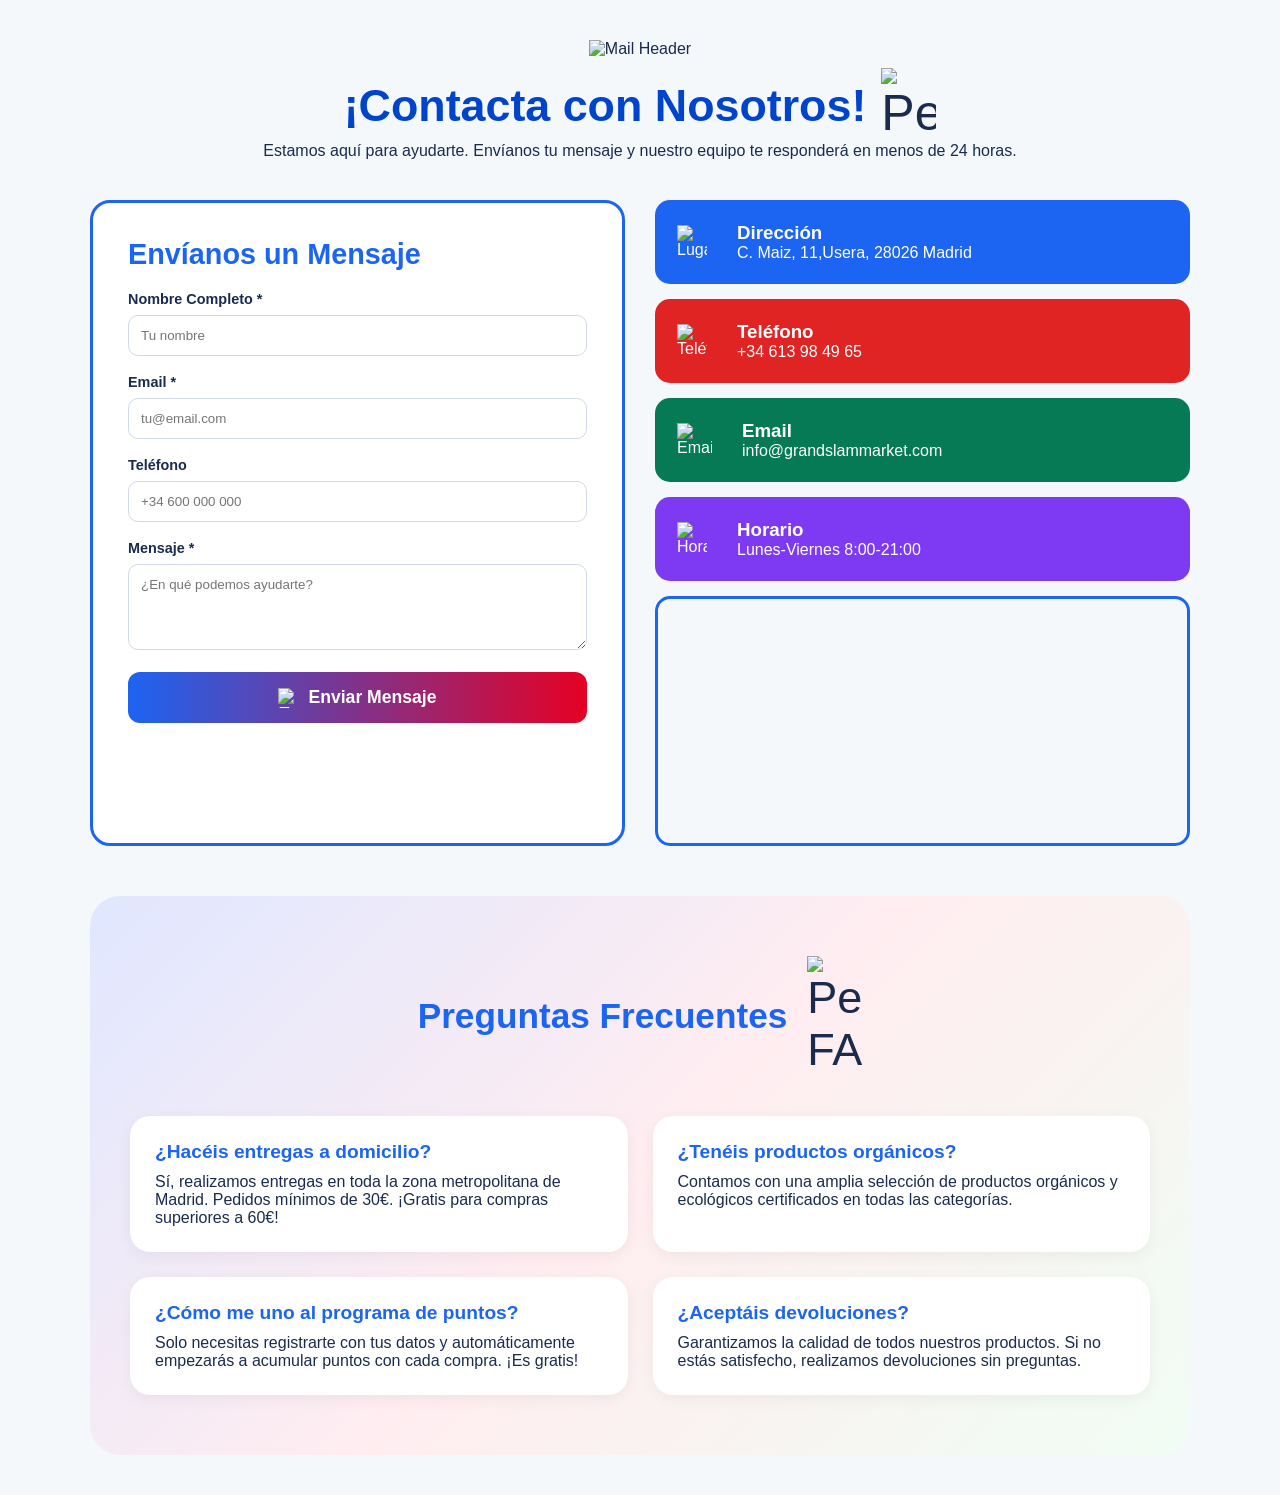
==== Contacto/Contacto.html @ 54b20a89 "Modaficación" ====
<!DOCTYPE html>
<html lang="es">
<head>
    <meta charset="UTF-8">
    <title>Contacto - Grand Slam Market</title>
    <link rel="stylesheet" href="contacto.css">
    <link rel="stylesheet" href="contacto-dynamic.css">
</head>
<body>
      <img id="img-firebase" src="" alt="Imagen de la tienda" style="width:100%; max-width:400px; display:none;">
    <div class="container">
        <header class="header-contacto">
            <div class="top-mail-container">
                <img id="img-mail-header" src="" alt="Mail Header" class="svg-mail-header">
            </div>
            <div class="title-with-ball">
                <h1 id="db-titulo-principal">¡Contacta con Nosotros!</h1>
                <img id="img-pelota" src="" alt="Pelota" class="pelota-header">
            </div>
            <p id="db-descripcion-principal">Estamos aquí para ayudarte. Envíanos tu mensaje y nuestro equipo te responderá en menos de 24 horas.</p>
        </header>

        <div class="contact-grid">
            <section class="form-block">
                <h2 id="db-form-title" class="form-title-blue">Envíanos un Mensaje</h2>
                <form id="contactForm">
                    <label id="lbl-name">Nombre Completo *</label>
                    <input id="input-name" type="text" name="name" placeholder="Tu nombre" required>
                    <label id="lbl-email">Email *</label>
                    <input id="input-email" type="email" name="email" placeholder="tu@email.com" required>
                    <label id="lbl-phone">Teléfono</label>
                    <input id="input-phone" type="tel" name="phone" placeholder="+34 600 000 000">
                    <label id="lbl-message">Mensaje *</label>
                    <textarea id="input-message" name="message" rows="4" placeholder="¿En qué podemos ayudarte?" required></textarea>
                    
                    <div id="formMessage" style="margin: 10px 0; padding: 10px; border-radius: 4px; display: none;"></div>
                    
                    <button id="db-btn-enviar" type="submit" class="btn-enviar">
                        <img id="img-btn-enviar" src="" alt="Enviar" class="svg-btn">
                        <span id="db-btn-text">Enviar Mensaje</span>
                    </button>
                </form>
            </section>

            <aside class="info-sidebar">
                <div class="info-card bg-blue">
                    <img id="img-lugar" src="" alt="Lugar" class="icon-svg icon-style">
                    <div class="info-text">
                        <h3 id="title-direccion">Dirección</h3>
                        <p id="info-direccion">C. Maiz, 11,Usera, 28026 Madrid</p>
                    </div>
                </div>

                <div class="info-card bg-red">
                    <img id="img-tel" src="" alt="Teléfono" class="icon-svg icon-style">
                    <div class="info-text">
                        <h3 id="title-tel">Teléfono</h3>
                        <p id="info-tel">+34 613 98 49 65</p>
                    </div>
                </div>

                <div class="info-card bg-green">
                    <img id="img-email-card" src="" alt="Email" class="icon-svg icon-style">
                    <div class="info-text">
                        <h3 id="title-email">Email</h3>
                        <p id="info-email">info@grandslammarket.com</p>
                    </div>
                </div>

                <div class="info-card bg-purple">
                    <img id="img-horario" src="" alt="Horario" class="icon-svg icon-style">
                    <div class="info-text">
                        <h3 id="title-horario">Horario</h3>
                        <p id="info-horario">Lunes-Viernes 8:00-21:00</p>
                    </div>
                </div>

              <a href="https://www.google.com/maps/search/?api=1&query=Calle+del+Maiz+11+28045+Madrid" target="_blank" class="mapa-visual-container border-blue">
                    <iframe id="db-map" src="https://www.google.com/maps/embed?pb=!1m18!1m12!1m3!1d3038.563724361555!2d-3.69345!3d40.396!2m3!1f0!2f0!3f0!3m2!1i1024!2i768!4f13.1!3m3!1m2!1s0xd4226260a95e09f%3A0x6d9f3b1b1b1b1b1b!2sCalle%20del%20Ma%C3%ADz%2C%2011%2C%2028045%20Madrid!5e0!3m2!1ses!2ses!4v1700000000000!5m2!1ses!2ses" allowfullscreen="" loading="lazy"></iframe>
                    <div class="capa-clic"></div>
                </a>
            </aside>
        </div>

        <section class="faq-container-general">
            <div class="faq-header-inline">
                <h2 id="db-faq-title" class="faq-main-title">Preguntas Frecuentes</h2>
                <img id="img-pelota-faq" src="" alt="Pelota FAQ" class="pelota-faq">
            </div>
            <div class="faq-grid">
                <div class="faq-item-white">
                    <h4 id="faq-q1" class="q-title">¿Hacéis entregas a domicilio?</h4>
                    <p id="faq-a1">Sí, realizamos entregas en toda la zona metropolitana de Madrid. Pedidos mínimos de 30€. ¡Gratis para compras superiores a 60€!</p>
                </div>
                <div class="faq-item-white">
                    <h4 id="faq-q2" class="q-title">¿Tenéis productos orgánicos?</h4>
                    <p id="faq-a2">Contamos con una amplia selección de productos orgánicos y ecológicos certificados en todas las categorías.</p>
                </div>
                <div class="faq-item-white">
                    <h4 id="faq-q3" class="q-title">¿Cómo me uno al programa de puntos?</h4>
                    <p id="faq-a3">Solo necesitas registrarte con tus datos y automáticamente empezarás a acumular puntos con cada compra. ¡Es gratis!</p>
                </div>
                <div class="faq-item-white">
                    <h4 id="faq-q4" class="q-title">¿Aceptáis devoluciones?</h4>
                    <p id="faq-a4">Garantizamos la calidad de todos nuestros productos. Si no estás satisfecho, realizamos devoluciones sin preguntas.</p>
                </div>
            </div>
        </section>
    </div>

<script type="module">
    // Firebase v9 Modular SDK - Dynamic Content Loading
    import { initializeApp } from "https://www.gstatic.com/firebasejs/9.6.1/firebase-app.js";
    import { getFirestore, doc, getDoc, collection, addDoc, onSnapshot } from "https://www.gstatic.com/firebasejs/9.6.1/firebase-firestore.js";
    import { firebaseConfig } from "../firebase-config.js";

    console.log("Intentando conectar a Firebase...");

    // Initialize Firebase
    const app = initializeApp(firebaseConfig);
    const db = getFirestore(app);

    // Función para mostrar errores en pantalla
    function mostrarErrorEnPantalla(mensaje) {
        const errorDiv = document.createElement('div');
        errorDiv.style.cssText = `
            position: fixed;
            top: 20px;
            right: 20px;
            background: #f8d7da;
            color: #721c24;
            border: 1px solid #f5c6cb;
            padding: 15px;
            border-radius: 5px;
            z-index: 9999;
            max-width: 400px;
            font-family: Arial, sans-serif;
            font-size: 14px;
        `;
        errorDiv.innerHTML = `<strong>ERROR FIREBASE:</strong><br>${mensaje}`;
        document.body.appendChild(errorDiv);
        
        // Auto-eliminar después de 10 segundos
        setTimeout(() => {
            if (errorDiv.parentNode) {
                errorDiv.parentNode.removeChild(errorDiv);
            }
        }, 10000);
    }

    function cargarDatosDesdeFirebase() {
        console.log('Configurando listeners dobles...');
        
        // === LISTENER 1: TEXTOS desde Contact/contact_texts ===
        const textosRef = doc(db, "Contact", "contact_texts");
        onSnapshot(textosRef, (textosSnap) => {
            if (textosSnap.exists()) {
                const data = textosSnap.data();
                console.log('Documento Contact/contact_texts encontrado (textos)');
                console.log("Campos de textos recibidos:", data);
                console.log('=== TODOS LOS CAMPOS DISPONIBLES EN TEXTOS ===');
                console.log('Nombres de campos:', Object.keys(data));
                console.log('¿Existen campos title_*?', {
                    title_direccion: !!data.title_direccion,
                    title_tel: !!data.title_tel,
                    title_email: !!data.title_email,
                    title_horario: !!data.title_horario
                });
                
                // === ACTUALIZAR TEXTOS ===
                
                // Título principal
                if (data.titulo_principal && document.getElementById('db-titulo-principal')) {
                    document.getElementById('db-titulo-principal').textContent = data.titulo_principal;
                    console.log('Título principal actualizado');
                } else {
                    console.log("Falla el campo: titulo_principal");
                }
                
                // Descripción principal
                if (data.desc_principal && document.getElementById('db-descripcion-principal')) {
                    document.getElementById('db-descripcion-principal').textContent = data.desc_principal;
                    console.log('Descripción principal actualizada');
                } else {
                    console.log("Falla el campo: desc_principal");
                }
                
                // Título del formulario
                if (data.from_title && document.getElementById('db-form-title')) {
                    document.getElementById('db-form-title').textContent = data.from_title;
                    console.log('Título del formulario actualizado');
                } else {
                    console.log("Falla el campo: from_title");
                }
                
                // Título de FAQs
                if (data.faq_title && document.getElementById('db-faq-title')) {
                    document.getElementById('db-faq-title').textContent = data.faq_title;
                    console.log('Título de FAQs actualizado');
                } else {
                    console.log("Falla el campo: faq_title");
                }
                
                // Labels del formulario
                if (data.lbl_name && document.getElementById('lbl-name')) {
                    document.getElementById('lbl-name').textContent = data.lbl_name;
                } else {
                    console.log("Falla el campo: lbl_name");
                }
                
                if (data.lbl_email && document.getElementById('lbl-email')) {
                    document.getElementById('lbl-email').textContent = data.lbl_email;
                } else {
                    console.log("Falla el campo: lbl_email");
                }
                
                if (data.lbl_phone && document.getElementById('lbl-phone')) {
                    document.getElementById('lbl-phone').textContent = data.lbl_phone;
                } else {
                    console.log("Falla el campo: lbl_phone");
                }
                
                if (data.lbl_message && document.getElementById('lbl-message')) {
                    document.getElementById('lbl-message').textContent = data.lbl_message;
                } else {
                    console.log("Falla el campo: lbl_message");
                }
                
                // Texto del botón
                if (data.btn_enviar && document.getElementById('db-btn-text')) {
                    document.getElementById('db-btn-text').textContent = data.btn_enviar;
                } else {
                    console.log("Falla el campo: btn_enviar");
                }
                
                // Placeholders
                if (data.placeholder_name && document.getElementById('input-name')) {
                    document.getElementById('input-name').placeholder = data.placeholder_name;
                } else {
                    console.log("Falla el campo: placeholder_name");
                }
                
                if (data.placeholder_email && document.getElementById('input-email')) {
                    document.getElementById('input-email').placeholder = data.placeholder_email;
                } else {
                    console.log("Falla el campo: placeholder_email");
                }
                
                if (data.placeholder_phone && document.getElementById('input-phone')) {
                    document.getElementById('input-phone').placeholder = data.placeholder_phone;
                } else {
                    console.log("Falla el campo: placeholder_phone");
                }
                
                if (data.placeholder_message && document.getElementById('input-message')) {
                    document.getElementById('input-message').placeholder = data.placeholder_message;
                } else {
                    console.log("Falla el campo: placeholder_message");
                }
                
                // Títulos de tarjetas - usar textos fijos ya que no existen en Firestore
                // Los títulos se mantienen del HTML original
                
                // Datos de contacto
                if (data.direccion && document.getElementById('info-direccion')) {
                    document.getElementById('info-direccion').textContent = data.direccion;
                } else {
                    console.log("Falla el campo: direccion");
                }
                
                if (data.email_contacto && document.getElementById('info-email')) {
                    document.getElementById('info-email').textContent = data.email_contacto;
                } else {
                    console.log("Falla el campo: email_contacto");
                }
                
                if (data.tel_contacto && document.getElementById('info-tel')) {
                    document.getElementById('info-tel').textContent = data.tel_contacto;
                } else {
                    console.log("Falla el campo: tel_contacto");
                }
                
                if (data.horario_tienda && document.getElementById('info-horario')) {
                    document.getElementById('info-horario').textContent = data.horario_tienda;
                } else {
                    console.log("Falla el campo: horario_tienda");
                }
                
                if (data.ubicacion_mapa && document.getElementById('db-map')) {
                    document.getElementById('db-map').src = data.ubicacion_mapa;
                } else {
                    console.log("Falla el campo: ubicacion_mapa");
                }
                
                console.log('Textos procesados desde Contact/contact_texts');
                
            } else {
                const errorMsg = 'No se encontró el documento "contact_texts" en la colección "Contact"';
                console.error('ERROR:', errorMsg);
                mostrarErrorEnPantalla(errorMsg);
            }
        }, (error) => {
            console.error('Error en listener de Contact/contact_texts:', error);
            if (error.code === 'permission-denied') {
                mostrarErrorEnPantalla('Permission denied: No tienes permisos para leer la colección Contact');
            } else if (error.code === 'not-found') {
                mostrarErrorEnPantalla('Collection not found: La colección Contact no existe');
            }
        });

        // === LISTENER 2: ICONOS Y FONDOS desde Contact/Imágenes ===
        console.log('Intentando acceder a Contact/Imágenes...');
        
        // Función para intentar con ambos nombres (con y sin tilde)
        function cargarImagenes(nombreDocumento) {
            const imagenesRef = doc(db, "Contact", nombreDocumento);
            onSnapshot(imagenesRef, (imagenesSnap) => {
                if (imagenesSnap.exists()) {
                    const data = imagenesSnap.data();
                    console.log(`Documento Contact/${nombreDocumento} encontrado (iconos y fondos)`);
                    
                    // Método para buscar campos ignorando espacios
                    const getField = (name) => {
                        return data[name] || 
                               data[name.trim()] || 
                               data[Object.keys(data).find(k => k.includes(name))] ||
                               data[Object.keys(data).find(k => k.toLowerCase().includes(name.toLowerCase()))];
                    };

                    console.log("Campos de imágenes recibidos:", data);
                    console.log('=== TODOS LOS CAMPOS DISPONIBLES EN IMÁGENES ===');
                    console.log('Nombres de campos:', Object.keys(data));
                    console.log('CAMPOS REALES:', Object.keys(data));
                    console.log('Valores de campos problemáticos:', {
                        'url_icono_tel': data.url_icono_tel,
                        'url_icono_horario': data.url_icono_horario,
                        'url_icono_enviar': data.url_icono_enviar,
                        'url_btn_enviar': data.url_btn_enviar
                    });
                    
                    console.log('Campos de iconos específicos:', {
                        url_icono_lugar: !!data.url_icono_lugar,
                        url_icono_tel: !!data.url_icono_tel,
                        url_icono_email: !!data.url_icono_email,
                        url_icono_horario: !!data.url_icono_horario,
                        url_icono_enviar: !!data.url_icono_enviar,
                        url_icono_pelota: !!data.url_icono_pelota
                    });
                    
                    // Buscar posibles nombres alternativos para los campos que faltan
                    console.log('Posibles nombres alternativos para teléfono:', 
                        Object.keys(data).filter(key => key.toLowerCase().includes('tel')));
                    console.log('Posibles nombres alternativos para horario:', 
                        Object.keys(data).filter(key => key.toLowerCase().includes('horario')));
                    console.log('Posibles nombres alternativos para enviar:', 
                        Object.keys(data).filter(key => key.toLowerCase().includes('enviar')));
                
                // === ACTUALIZAR FONDOS ===
                
                // Fondo azul
                if (data.url_fondo_azul && document.querySelector('.bg-blue')) {
                    document.querySelector('.bg-blue').style.backgroundImage = `url(${data.url_fondo_azul})`;
                    document.querySelector('.bg-blue').style.backgroundSize = 'cover';
                    document.querySelector('.bg-blue').style.backgroundPosition = 'center';
                    document.querySelector('.bg-blue').style.backgroundRepeat = 'no-repeat';
                    console.log('Fondo azul aplicado');
                } else {
                    console.log("Falla el campo: url_fondo_azul");
                }
                
                // Fondo rojo
                if (data.url_fondo_rojo && document.querySelector('.bg-red')) {
                    document.querySelector('.bg-red').style.backgroundImage = `url(${data.url_fondo_rojo})`;
                    document.querySelector('.bg-red').style.backgroundSize = 'cover';
                    document.querySelector('.bg-red').style.backgroundPosition = 'center';
                    document.querySelector('.bg-red').style.backgroundRepeat = 'no-repeat';
                    console.log('Fondo rojo aplicado');
                } else {
                    console.log("Falla el campo: url_fondo_rojo");
                }
                
                // Fondo verde
                if (data.url_fondo_verde && document.querySelector('.bg-green')) {
                    document.querySelector('.bg-green').style.backgroundImage = `url(${data.url_fondo_verde})`;
                    document.querySelector('.bg-green').style.backgroundSize = 'cover';
                    document.querySelector('.bg-green').style.backgroundPosition = 'center';
                    document.querySelector('.bg-green').style.backgroundRepeat = 'no-repeat';
                    console.log('Fondo verde aplicado');
                } else {
                    console.log("Falla el campo: url_fondo_verde");
                }
                
                // Fondo morado
                if (data.url_fondo_morado && document.querySelector('.bg-purple')) {
                    document.querySelector('.bg-purple').style.backgroundImage = `url(${data.url_fondo_morado})`;
                    document.querySelector('.bg-purple').style.backgroundSize = 'cover';
                    document.querySelector('.bg-purple').style.backgroundPosition = 'center';
                    document.querySelector('.bg-purple').style.backgroundRepeat = 'no-repeat';
                    console.log('Fondo morado aplicado');
                } else {
                    console.log("Falla el campo: url_fondo_morado");
                }
                
                // Fondo FAQs
                if (data.url_fondo_faqs && document.querySelector('.faq-container-general')) {
                    document.querySelector('.faq-container-general').style.backgroundImage = `url(${data.url_fondo_faqs})`;
                    document.querySelector('.faq-container-general').style.backgroundSize = 'cover';
                    document.querySelector('.faq-container-general').style.backgroundPosition = 'center';
                    document.querySelector('.faq-container-general').style.backgroundRepeat = 'no-repeat';
                    document.querySelector('.faq-container-general').style.padding = '30px';
                    console.log('Fondo FAQs aplicado');
                } else {
                    console.log("Falla el campo: url_fondo_faqs");
                }
                
                // Fondo blanco para FAQs
                if (data.url_fondo_blanco) {
                    const faqItems = document.querySelectorAll('.faq-item-white');
                    faqItems.forEach(item => {
                        item.style.backgroundImage = `url(${data.url_fondo_blanco})`;
                        item.style.backgroundSize = 'cover';
                        item.style.backgroundPosition = 'center';
                        item.style.backgroundRepeat = 'no-repeat';
                        item.style.padding = '30px';
                        item.style.margin = '0';
                    });
                    console.log('Fondo blanco aplicado a FAQs');
                } else {
                    console.log("Falla el campo: url_fondo_blanco");
                }
                
                // === ACTUALIZAR ICONOS ===
                
                // Icono lugar
                if (data.url_icono_lugar && document.getElementById('img-lugar')) {
                    document.getElementById('img-lugar').src = data.url_icono_lugar;
                    console.log('Icono lugar actualizado');
                } else {
                    console.log("Falla el campo: url_icono_lugar");
                }
                
                // Icono teléfono usando getField
                if (getField('url_icono_tel') && document.getElementById('img-tel')) {
                    document.getElementById('img-tel').src = getField('url_icono_tel');
                    console.log('Icono teléfono actualizado');
                } else {
                    console.log("Falla el campo: url_icono_tel");
                }
                
                // Icono email de la tarjeta de contacto (blanco)
                if (getField('url_icono_email_blanco') && document.getElementById('img-email-card')) {
                    document.getElementById('img-email-card').src = getField('url_icono_email_blanco');
                    console.log('Icono email tarjeta actualizado');
                } else {
                    console.log("Falla el campo: url_icono_email_blanco");
                }
                
                // Icono email de la cabecera
                if (getField('url_icono_email') && document.getElementById('img-email-header')) {
                    document.getElementById('img-email-header').src = getField('url_icono_email');
                    console.log('Icono email header actualizado');
                } else {
                    console.log("Falla el campo: url_icono_email");
                }
                
                // Icono horario usando getField
                if (getField('url_icono_horario') && document.getElementById('img-horario')) {
                    document.getElementById('img-horario').src = getField('url_icono_horario');
                    console.log('Icono horario actualizado');
                } else {
                    console.log("Falla el campo: url_icono_horario");
                }
                
                // Icono pelota principal
                if (data.url_icono_pelota && document.getElementById('img-pelota')) {
                    document.getElementById('img-pelota').src = data.url_icono_pelota;
                    console.log('Pelota principal actualizada');
                } else {
                    console.log("Falla el campo: url_icono_pelota (principal)");
                }
                
                // Icono pelota FAQ (mismo campo)
                if (data.url_icono_pelota && document.getElementById('img-pelota-faq')) {
                    document.getElementById('img-pelota-faq').src = data.url_icono_pelota;
                    console.log('Pelota FAQ actualizada');
                } else {
                    console.log("Falla el campo: url_icono_pelota (FAQ)");
                }
                
                // Icono mail header (usando url_icono_email)
                if (data.url_icono_email && document.getElementById('img-mail-header')) {
                    document.getElementById('img-mail-header').src = data.url_icono_email;
                    console.log('Icono mail header actualizado');
                } else {
                    console.log("Falla el campo: url_icono_email (mail header)");
                }
                
                // Icono del botón enviar usando getField
                if (getField('url_icono_enviar') && document.getElementById('img-btn-enviar')) {
                    document.getElementById('img-btn-enviar').src = getField('url_icono_enviar');
                    document.getElementById('img-btn-enviar').style.width = '20px';
                    document.getElementById('img-btn-enviar').style.height = '20px';
                    console.log('Icono botón enviar actualizado');
                } else {
                    console.log("Falla el campo: url_icono_enviar");
                }
                
                // Fondo del botón enviar usando getField
                if (getField('url_btn_enviar') && document.getElementById('db-btn-enviar')) {
                    document.getElementById('db-btn-enviar').style.backgroundImage = `url(${getField('url_btn_enviar')})`;
                    document.getElementById('db-btn-enviar').style.backgroundSize = 'cover';
                    document.getElementById('db-btn-enviar').style.backgroundPosition = 'center';
                    document.getElementById('db-btn-enviar').style.backgroundRepeat = 'no-repeat';
                    document.getElementById('db-btn-enviar').style.color = 'white';
                    console.log('Fondo botón enviar aplicado');
                } else {
                    console.log("Falla el campo: url_btn_enviar");
                }
                
                console.log(`Iconos y fondos procesados desde Contact/${nombreDocumento}`);
                
                } else {
                    const errorMsg = `No se encontró el documento "${nombreDocumento}" en la colección "Contact"`;
                    console.error('ERROR:', errorMsg);
                    mostrarErrorEnPantalla(errorMsg);
                }
            }, (error) => {
                console.error(`Error en listener de Contact/${nombreDocumento}:`, error);
                if (error.code === 'permission-denied') {
                    mostrarErrorEnPantalla('Permission denied: No tienes permisos para leer la colección Contact');
                } else if (error.code === 'not-found') {
                    mostrarErrorEnPantalla('Collection not found: La colección Contact no existe');
                }
            });
        }

        // Intentar primero con "Imágenes" (con tilde)
        cargarImagenes("Imágenes");
        
        // Si no funciona, el usuario puede ver el error y saber que debe probar "Imagenes"
        console.log('Si falla "Imágenes", el documento podría llamarse "Imagenes" (sin tilde)');
    }

    // Form submission handler with Firebase v9
    document.getElementById('contactForm').addEventListener('submit', async function(e) {
        e.preventDefault();
        
        const formMessage = document.getElementById('formMessage');
        const submitButton = document.querySelector('.btn-enviar');
        
        // Get form values
        const formData = {
            name: document.getElementById('input-name').value,
            email: document.getElementById('input-email').value,
            phone: document.getElementById('input-phone').value,
            message: document.getElementById('input-message').value
        };
        
        // Disable submit button and show loading
        submitButton.disabled = true;
        submitButton.innerHTML = '<svg class="svg-btn" viewBox="0 0 24 24"><path d="M12,2A10,10 0 0,0 2,12A10,10 0 0,0 12,22A10,10 0 0,0 22,12A10,10 0 0,0 12,2M16.2,16.2L11,13V7H12.5V12.2L17,14.9L16.2,16.2Z"/></svg> Enviando...';
        
        try {
            // Save to Firestore with v9 syntax
            const docRef = await addDoc(collection(db, 'contacts'), {
                ...formData,
                status: 'pending',
                createdAt: new Date(),
                source: 'web-form'
            });
            
            // Show success message
            formMessage.style.display = 'block';
            formMessage.style.backgroundColor = '#d4edda';
            formMessage.style.color = '#155724';
            formMessage.style.border = '1px solid #c3e6cb';
            formMessage.innerHTML = '¡Mensaje enviado correctamente! Nos pondremos en contacto contigo pronto.';
            
            // Reset form
            document.getElementById('contactForm').reset();
            
            console.log('Contact form saved with ID:', docRef.id);
            
        } catch (error) {
            console.error('Error saving contact form:', error);
            
            // Show error message
            formMessage.style.display = 'block';
            formMessage.style.backgroundColor = '#f8d7da';
            formMessage.style.color = '#721c24';
            formMessage.style.border = '1px solid #f5c6cb';
            formMessage.innerHTML = 'Error al enviar el mensaje. Por favor, inténtalo de nuevo más tarde.';
        } finally {
            // Re-enable submit button
            submitButton.disabled = false;
            submitButton.innerHTML = '<svg class="svg-btn" viewBox="0 0 24 24"><path d="M2.01 21L23 12 2.01 3 2 10l15 2-15 2z"/></svg> Enviar Mensaje';
            
            // Hide message after 5 seconds
            setTimeout(() => {
                formMessage.style.display = 'none';
            }, 5000);
        }
    });

    // Esperar a que el DOM esté completamente cargado antes de cargar los datos
    document.addEventListener('DOMContentLoaded', function() {
        // Pequeña espera para asegurar que Firebase esté inicializado
        setTimeout(() => {
            cargarDatosDesdeFirebase();
        }, 500);
    });

    // También intentar cargar los datos inmediatamente por si el DOM ya está listo
    if (document.readyState === 'loading') {
        document.addEventListener('DOMContentLoaded', cargarDatosDesdeFirebase);
    } else {
        setTimeout(cargarDatosDesdeFirebase, 100);
    }
</script>
</body>
</html>
---- Contacto/contacto.css ----
* { margin: 0; padding: 0; box-sizing: border-box; font-family: 'Segoe UI', sans-serif; }
body { background-color: #f4f8fb; padding: 40px 20px; color: #1a2b4d; }
.container { max-width: 1100px; margin: 0 auto; }

/* Header */
.header-contacto { text-align: center; margin-bottom: 40px; }
.svg-mail-header { width: 65px; fill: #1c64f2; margin-bottom: 10px; }
.title-with-ball { display: flex; align-items: center; justify-content: center; gap: 15px; }
.pelota-header { font-size: 50px; }
.header-contacto h1 { color: #0044cc; font-size: 2.8rem; }

/* Grid Principal */
.contact-grid { display: grid; grid-template-columns: 1fr 1fr; gap: 30px; margin-bottom: 50px; }

/* Formulario */
.form-block { background: white; padding: 35px; border-radius: 20px; border: 3px solid #1c64f2; }
.form-title-blue { color: #1c64f2; margin-bottom: 20px; font-size: 1.8rem; }
form label { display: block; font-weight: bold; margin-bottom: 8px; font-size: 0.9rem; }
form input, form textarea { 
    width: 100%; padding: 12px; margin-bottom: 18px; border: 1px solid #d1d9e6; border-radius: 10px; 
}

/* --- AQUÍ SE CAMBIA EL TAMAÑO DEL BOTÓN --- */
.btn-enviar { 
    width: 100%;             /* ESTO HACE QUE SEA UNA LÍNEA LARGA (ANCHO COMPLETO) */
    padding: 15px;           /* Altura normal y cómoda */
    background: linear-gradient(to right, #1c64f2, #e60023); 
    color: white; 
    border: none; 
    border-radius: 12px; 
    font-weight: bold; 
    cursor: pointer;
    display: flex; 
    align-items: center; 
    justify-content: center; 
    gap: 10px;
    font-size: 1.1rem;
    transition: 0.3s;
}
.btn-enviar:hover { opacity: 0.9; transform: scale(1.01); }
.svg-btn { width: 20px; fill: white; }

/* Sidebar */
.info-sidebar { display: flex; flex-direction: column; gap: 15px; }
.info-card { padding: 22px; border-radius: 15px; display: flex; align-items: center; gap: 20px; color: white; }
.icon-svg { width: 35px; height: 35px; fill: white; }

/* Iconos de contacto - tamaño uniforme y alineación */
#img-lugar, #img-tel, #img-email, #img-horario {
    width: 30px;
    height: auto;
    vertical-align: middle;
    margin-right: 10px;
}

/* Pelotas - tamaño máximo controlado */
#img-pelota, #img-pelota-faq {
    max-width: 55px;
    height: auto;
    vertical-align: middle;
}

/* Icono del botón enviar */
#img-btn-enviar {
    width: 20px;
    height: 20px;
    vertical-align: middle;
}

/* Icono del header */
#img-mail-header {
    width: 65px;
    height: auto;
    vertical-align: middle;
}

/* Clase general para iconos */
.icon-style {
    vertical-align: middle;
    margin-right: 10px;
    height: auto;
}
.bg-blue { background-color: #1c64f2; }
.bg-red { background-color: #e02424; }
.bg-green { background-color: #057a55; }
.bg-purple { background-color: #7e3af2; }

/* Mapa */
.mapa-visual-container { height: 250px; border-radius: 15px; overflow: hidden; border: 3px solid #1c64f2; }
.mapa-visual-container iframe { width: 100%; height: 100%; border: none; }

/* FAQ - Fondo General y Título Azul */
.faq-container-general { 
    background: linear-gradient(135deg, #e0e7ff 0%, #ffedf0 50%, #f0fdf4 100%); 
    padding: 60px 40px; 
    border-radius: 30px; 
}
.faq-header-inline { display: flex; align-items: center; justify-content: center; gap: 20px; margin-bottom: 40px; }
.faq-main-title { font-size: 2.2rem; color: #1c64f2; } /* TÍTULO EN AZUL */
.pelota-faq { font-size: 45px; }

.faq-grid { display: grid; grid-template-columns: 1fr 1fr; gap: 25px; }
.faq-item-white { 
    background: white; 
    padding: 25px; 
    border-radius: 20px; 
    box-shadow: 0 4px 15px rgba(0,0,0,0.05); 
}
.q-title { color: #1c64f2; margin-bottom: 10px; font-size: 1.2rem; }

@media (max-width: 900px) { .contact-grid, .faq-grid { grid-template-columns: 1fr; } }
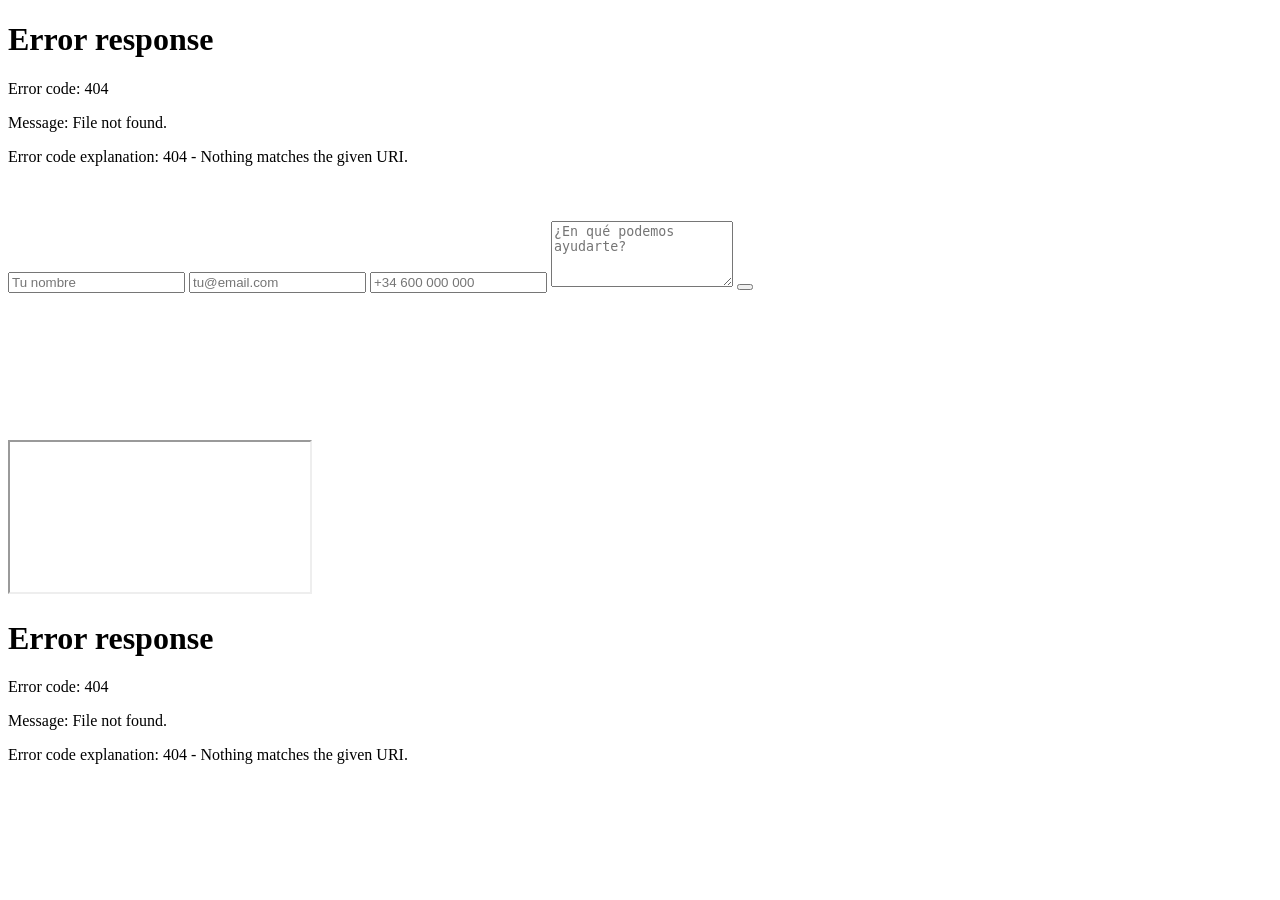
==== commit dd8d2b1c: "Header añadido a firebase y modularizado en todas las partes del proyecto" ====
--- a/Contacto/Contacto.html
+++ b/Contacto/Contacto.html
@@ -3,75 +3,102 @@
 <head>
     <meta charset="UTF-8">
     <title>Contacto - Grand Slam Market</title>
-    <link rel="stylesheet" href="contacto.css">
-    <link rel="stylesheet" href="contacto-dynamic.css">
+    <link rel="stylesheet" href="/webTienda1daw/Contacto/EstilosContacto/contacto.css">
+   
 </head>
 <body>
-      <img id="img-firebase" src="" alt="Imagen de la tienda" style="width:100%; max-width:400px; display:none;">
+    <div id="header"></div>
+    <div>
+      <img id="img_firebase" src="" alt="Imagen de la tienda" style="width:100%; max-width:400px; display:none;">
+    </div>
     <div class="container">
-        <header class="header-contacto">
+        <div class="header-contacto">
             <div class="top-mail-container">
-                <img id="img-mail-header" src="" alt="Mail Header" class="svg-mail-header">
+                <img id="url_icono_email" src="" alt="" class="svg-mail-header">
             </div>
             <div class="title-with-ball">
-                <h1 id="db-titulo-principal">¡Contacta con Nosotros!</h1>
-                <img id="img-pelota" src="" alt="Pelota" class="pelota-header">
+                <h1 id="titulo_principal"></h1>
             </div>
-            <p id="db-descripcion-principal">Estamos aquí para ayudarte. Envíanos tu mensaje y nuestro equipo te responderá en menos de 24 horas.</p>
-        </header>
+            <p id="desc_principal"></p>
+        </div>
+    </div>
 
         <div class="contact-grid">
             <section class="form-block">
-                <h2 id="db-form-title" class="form-title-blue">Envíanos un Mensaje</h2>
+                <h2 id="form_title" class="form-title-blue"></h2>
                 <form id="contactForm">
-                    <label id="lbl-name">Nombre Completo *</label>
-                    <input id="input-name" type="text" name="name" placeholder="Tu nombre" required>
-                    <label id="lbl-email">Email *</label>
-                    <input id="input-email" type="email" name="email" placeholder="tu@email.com" required>
-                    <label id="lbl-phone">Teléfono</label>
-                    <input id="input-phone" type="tel" name="phone" placeholder="+34 600 000 000">
-                    <label id="lbl-message">Mensaje *</label>
-                    <textarea id="input-message" name="message" rows="4" placeholder="¿En qué podemos ayudarte?" required></textarea>
+                    <label id="lbl_name"></label>
+                    <input id="input_name" type="text" name="name" placeholder="Tu nombre" required>
+                    <label id="lbl_email"></label>
+                    <input id="input_email" type="email" name="email" placeholder="tu@email.com" required>
+                    <label id="lbl_phone"></label>
+                    <input id="input_phone" type="tel" name="phone" placeholder="+34 600 000 000">
+                    <label id="lbl_message"></label>
+                    <textarea id="input_message" name="message" rows="4" placeholder="¿En qué podemos ayudarte?" required></textarea>
                     
                     <div id="formMessage" style="margin: 10px 0; padding: 10px; border-radius: 4px; display: none;"></div>
                     
-                    <button id="db-btn-enviar" type="submit" class="btn-enviar">
-                        <img id="img-btn-enviar" src="" alt="Enviar" class="svg-btn">
-                        <span id="db-btn-text">Enviar Mensaje</span>
+                    <button id="" type="submit" class="btn-enviar">
+                        <span id="btn_enviar"></span>
                     </button>
                 </form>
             </section>
+            <!--SCRIPT PARA ENVIAR CORREO-->
+            <script>
+                document.getElementById("contactForm").addEventListener("submit", function(e) {
+                 e.preventDefault();
+
+                const nombre = document.getElementById("input_name").value;
+                const email = document.getElementById("input_email").value;
+                const telefono = document.getElementById("input_phone").value;
+                const mensaje = document.getElementById("input_message").value;
+
+                const subject = encodeURIComponent("Nuevo mensaje de " + nombre);
+
+            const body = encodeURIComponent(
+            "Nombre: " + nombre + "\n" +
+            "Email: " + email + "\n" +
+            "Teléfono: " + telefono + "\n\n" +
+            "Mensaje:\n" + mensaje
+            );
+
+            const mailtoLink = `mailto:info@grandslammarket.com?subject=${subject}&body=${body}`;
+
+            window.open(mailtoLink, "_blank");
+            });
+            </script>
+
 
             <aside class="info-sidebar">
                 <div class="info-card bg-blue">
-                    <img id="img-lugar" src="" alt="Lugar" class="icon-svg icon-style">
+                    <img id="url_icono_lugar" src="" alt="" class="icon-svg icon-style">
                     <div class="info-text">
-                        <h3 id="title-direccion">Dirección</h3>
-                        <p id="info-direccion">C. Maiz, 11,Usera, 28026 Madrid</p>
+                        <h3 id="title_direccion"></h3>
+                        <p id="info-direccion"></p>
                     </div>
                 </div>
 
                 <div class="info-card bg-red">
-                    <img id="img-tel" src="" alt="Teléfono" class="icon-svg icon-style">
+                    <img id="url_icono_tel " src="" alt="" class="icon-svg icon-style">
                     <div class="info-text">
-                        <h3 id="title-tel">Teléfono</h3>
-                        <p id="info-tel">+34 613 98 49 65</p>
+                        <h3 id="title_tel"></h3>
+                        <p id="info_tel"></p>
                     </div>
                 </div>
 
                 <div class="info-card bg-green">
-                    <img id="img-email-card" src="" alt="Email" class="icon-svg icon-style">
+                    <img id="url_icono_email_blanco" src="" alt="" class="icon-svg icon-style">
                     <div class="info-text">
-                        <h3 id="title-email">Email</h3>
-                        <p id="info-email">info@grandslammarket.com</p>
+                        <h3 id="title_email"></h3>
+                        <p id="info_email"></p>
                     </div>
                 </div>
 
                 <div class="info-card bg-purple">
-                    <img id="img-horario" src="" alt="Horario" class="icon-svg icon-style">
+                    <img id="url_icono_horario " src="" alt="" class="icon-svg icon-style">
                     <div class="info-text">
-                        <h3 id="title-horario">Horario</h3>
-                        <p id="info-horario">Lunes-Viernes 8:00-21:00</p>
+                        <h3 id="title_horario"></h3>
+                        <p id="info_horario"></p>
                     </div>
                 </div>
 
@@ -84,538 +111,48 @@
 
         <section class="faq-container-general">
             <div class="faq-header-inline">
-                <h2 id="db-faq-title" class="faq-main-title">Preguntas Frecuentes</h2>
-                <img id="img-pelota-faq" src="" alt="Pelota FAQ" class="pelota-faq">
+                <h2 id="faq_title" class="faq-main-title"></h2>
             </div>
             <div class="faq-grid">
                 <div class="faq-item-white">
-                    <h4 id="faq-q1" class="q-title">¿Hacéis entregas a domicilio?</h4>
-                    <p id="faq-a1">Sí, realizamos entregas en toda la zona metropolitana de Madrid. Pedidos mínimos de 30€. ¡Gratis para compras superiores a 60€!</p>
+                    <h4 id="faq_q1" class="q-title"></h4>
+                    <p id="faq_a1"></p>
                 </div>
                 <div class="faq-item-white">
-                    <h4 id="faq-q2" class="q-title">¿Tenéis productos orgánicos?</h4>
-                    <p id="faq-a2">Contamos con una amplia selección de productos orgánicos y ecológicos certificados en todas las categorías.</p>
+                    <h4 id="faq_q2" class="q-title"></h4>
+                    <p id="faq_a2"></p>
                 </div>
                 <div class="faq-item-white">
-                    <h4 id="faq-q3" class="q-title">¿Cómo me uno al programa de puntos?</h4>
-                    <p id="faq-a3">Solo necesitas registrarte con tus datos y automáticamente empezarás a acumular puntos con cada compra. ¡Es gratis!</p>
+                    <h4 id="faq_q3" class="q-title"></h4>
+                    <p id="faq_a3"></p>
                 </div>
                 <div class="faq-item-white">
-                    <h4 id="faq-q4" class="q-title">¿Aceptáis devoluciones?</h4>
-                    <p id="faq-a4">Garantizamos la calidad de todos nuestros productos. Si no estás satisfecho, realizamos devoluciones sin preguntas.</p>
+                    <h4 id="faq_q4" class="q-title"></h4>
+                    <p id="faq_a4"></p>
                 </div>
             </div>
         </section>
     </div>
+    <div id="footer"></div>
+    <script type="module" src="/webTienda1daw/Contacto/JS-Contacto/firestorecontacto.js"></script>
 
-<script type="module">
-    // Firebase v9 Modular SDK - Dynamic Content Loading
-    import { initializeApp } from "https://www.gstatic.com/firebasejs/9.6.1/firebase-app.js";
-    import { getFirestore, doc, getDoc, collection, addDoc, onSnapshot } from "https://www.gstatic.com/firebasejs/9.6.1/firebase-firestore.js";
-    import { firebaseConfig } from "../firebase-config.js";
+<script>
+  fetch("/webTienda1daw/Footer/footer.html")
+    .then(response => response.text())
+    .then(data => {
+      document.getElementById("footer").innerHTML = data;
+      import("/webTienda1daw/Footer/JS-Footer/firestorefooter.js");
+    });
+</script>
+<script>
+  fetch("/webTienda1daw/HEADER/header.html")
+    .then(r => r.text())
+    .then(html => {
+      document.getElementById("header").innerHTML = html;
 
-    console.log("Intentando conectar a Firebase...");
+      import("/webTienda1daw/HEADER/JS-Header/firebaseheader.js");
+    });
+</script>
 
-    // Initialize Firebase
-    const app = initializeApp(firebaseConfig);
-    const db = getFirestore(app);
-
-    // Función para mostrar errores en pantalla
-    function mostrarErrorEnPantalla(mensaje) {
-        const errorDiv = document.createElement('div');
-        errorDiv.style.cssText = `
-            position: fixed;
-            top: 20px;
-            right: 20px;
-            background: #f8d7da;
-            color: #721c24;
-            border: 1px solid #f5c6cb;
-            padding: 15px;
-            border-radius: 5px;
-            z-index: 9999;
-            max-width: 400px;
-            font-family: Arial, sans-serif;
-            font-size: 14px;
-        `;
-        errorDiv.innerHTML = `<strong>ERROR FIREBASE:</strong><br>${mensaje}`;
-        document.body.appendChild(errorDiv);
-        
-        // Auto-eliminar después de 10 segundos
-        setTimeout(() => {
-            if (errorDiv.parentNode) {
-                errorDiv.parentNode.removeChild(errorDiv);
-            }
-        }, 10000);
-    }
-
-    function cargarDatosDesdeFirebase() {
-        console.log('Configurando listeners dobles...');
-        
-        // === LISTENER 1: TEXTOS desde Contact/contact_texts ===
-        const textosRef = doc(db, "Contact", "contact_texts");
-        onSnapshot(textosRef, (textosSnap) => {
-            if (textosSnap.exists()) {
-                const data = textosSnap.data();
-                console.log('Documento Contact/contact_texts encontrado (textos)');
-                console.log("Campos de textos recibidos:", data);
-                console.log('=== TODOS LOS CAMPOS DISPONIBLES EN TEXTOS ===');
-                console.log('Nombres de campos:', Object.keys(data));
-                console.log('¿Existen campos title_*?', {
-                    title_direccion: !!data.title_direccion,
-                    title_tel: !!data.title_tel,
-                    title_email: !!data.title_email,
-                    title_horario: !!data.title_horario
-                });
-                
-                // === ACTUALIZAR TEXTOS ===
-                
-                // Título principal
-                if (data.titulo_principal && document.getElementById('db-titulo-principal')) {
-                    document.getElementById('db-titulo-principal').textContent = data.titulo_principal;
-                    console.log('Título principal actualizado');
-                } else {
-                    console.log("Falla el campo: titulo_principal");
-                }
-                
-                // Descripción principal
-                if (data.desc_principal && document.getElementById('db-descripcion-principal')) {
-                    document.getElementById('db-descripcion-principal').textContent = data.desc_principal;
-                    console.log('Descripción principal actualizada');
-                } else {
-                    console.log("Falla el campo: desc_principal");
-                }
-                
-                // Título del formulario
-                if (data.from_title && document.getElementById('db-form-title')) {
-                    document.getElementById('db-form-title').textContent = data.from_title;
-                    console.log('Título del formulario actualizado');
-                } else {
-                    console.log("Falla el campo: from_title");
-                }
-                
-                // Título de FAQs
-                if (data.faq_title && document.getElementById('db-faq-title')) {
-                    document.getElementById('db-faq-title').textContent = data.faq_title;
-                    console.log('Título de FAQs actualizado');
-                } else {
-                    console.log("Falla el campo: faq_title");
-                }
-                
-                // Labels del formulario
-                if (data.lbl_name && document.getElementById('lbl-name')) {
-                    document.getElementById('lbl-name').textContent = data.lbl_name;
-                } else {
-                    console.log("Falla el campo: lbl_name");
-                }
-                
-                if (data.lbl_email && document.getElementById('lbl-email')) {
-                    document.getElementById('lbl-email').textContent = data.lbl_email;
-                } else {
-                    console.log("Falla el campo: lbl_email");
-                }
-                
-                if (data.lbl_phone && document.getElementById('lbl-phone')) {
-                    document.getElementById('lbl-phone').textContent = data.lbl_phone;
-                } else {
-                    console.log("Falla el campo: lbl_phone");
-                }
-                
-                if (data.lbl_message && document.getElementById('lbl-message')) {
-                    document.getElementById('lbl-message').textContent = data.lbl_message;
-                } else {
-                    console.log("Falla el campo: lbl_message");
-                }
-                
-                // Texto del botón
-                if (data.btn_enviar && document.getElementById('db-btn-text')) {
-                    document.getElementById('db-btn-text').textContent = data.btn_enviar;
-                } else {
-                    console.log("Falla el campo: btn_enviar");
-                }
-                
-                // Placeholders
-                if (data.placeholder_name && document.getElementById('input-name')) {
-                    document.getElementById('input-name').placeholder = data.placeholder_name;
-                } else {
-                    console.log("Falla el campo: placeholder_name");
-                }
-                
-                if (data.placeholder_email && document.getElementById('input-email')) {
-                    document.getElementById('input-email').placeholder = data.placeholder_email;
-                } else {
-                    console.log("Falla el campo: placeholder_email");
-                }
-                
-                if (data.placeholder_phone && document.getElementById('input-phone')) {
-                    document.getElementById('input-phone').placeholder = data.placeholder_phone;
-                } else {
-                    console.log("Falla el campo: placeholder_phone");
-                }
-                
-                if (data.placeholder_message && document.getElementById('input-message')) {
-                    document.getElementById('input-message').placeholder = data.placeholder_message;
-                } else {
-                    console.log("Falla el campo: placeholder_message");
-                }
-                
-                // Títulos de tarjetas - usar textos fijos ya que no existen en Firestore
-                // Los títulos se mantienen del HTML original
-                
-                // Datos de contacto
-                if (data.direccion && document.getElementById('info-direccion')) {
-                    document.getElementById('info-direccion').textContent = data.direccion;
-                } else {
-                    console.log("Falla el campo: direccion");
-                }
-                
-                if (data.email_contacto && document.getElementById('info-email')) {
-                    document.getElementById('info-email').textContent = data.email_contacto;
-                } else {
-                    console.log("Falla el campo: email_contacto");
-                }
-                
-                if (data.tel_contacto && document.getElementById('info-tel')) {
-                    document.getElementById('info-tel').textContent = data.tel_contacto;
-                } else {
-                    console.log("Falla el campo: tel_contacto");
-                }
-                
-                if (data.horario_tienda && document.getElementById('info-horario')) {
-                    document.getElementById('info-horario').textContent = data.horario_tienda;
-                } else {
-                    console.log("Falla el campo: horario_tienda");
-                }
-                
-                if (data.ubicacion_mapa && document.getElementById('db-map')) {
-                    document.getElementById('db-map').src = data.ubicacion_mapa;
-                } else {
-                    console.log("Falla el campo: ubicacion_mapa");
-                }
-                
-                console.log('Textos procesados desde Contact/contact_texts');
-                
-            } else {
-                const errorMsg = 'No se encontró el documento "contact_texts" en la colección "Contact"';
-                console.error('ERROR:', errorMsg);
-                mostrarErrorEnPantalla(errorMsg);
-            }
-        }, (error) => {
-            console.error('Error en listener de Contact/contact_texts:', error);
-            if (error.code === 'permission-denied') {
-                mostrarErrorEnPantalla('Permission denied: No tienes permisos para leer la colección Contact');
-            } else if (error.code === 'not-found') {
-                mostrarErrorEnPantalla('Collection not found: La colección Contact no existe');
-            }
-        });
-
-        // === LISTENER 2: ICONOS Y FONDOS desde Contact/Imágenes ===
-        console.log('Intentando acceder a Contact/Imágenes...');
-        
-        // Función para intentar con ambos nombres (con y sin tilde)
-        function cargarImagenes(nombreDocumento) {
-            const imagenesRef = doc(db, "Contact", nombreDocumento);
-            onSnapshot(imagenesRef, (imagenesSnap) => {
-                if (imagenesSnap.exists()) {
-                    const data = imagenesSnap.data();
-                    console.log(`Documento Contact/${nombreDocumento} encontrado (iconos y fondos)`);
-                    
-                    // Método para buscar campos ignorando espacios
-                    const getField = (name) => {
-                        return data[name] || 
-                               data[name.trim()] || 
-                               data[Object.keys(data).find(k => k.includes(name))] ||
-                               data[Object.keys(data).find(k => k.toLowerCase().includes(name.toLowerCase()))];
-                    };
-
-                    console.log("Campos de imágenes recibidos:", data);
-                    console.log('=== TODOS LOS CAMPOS DISPONIBLES EN IMÁGENES ===');
-                    console.log('Nombres de campos:', Object.keys(data));
-                    console.log('CAMPOS REALES:', Object.keys(data));
-                    console.log('Valores de campos problemáticos:', {
-                        'url_icono_tel': data.url_icono_tel,
-                        'url_icono_horario': data.url_icono_horario,
-                        'url_icono_enviar': data.url_icono_enviar,
-                        'url_btn_enviar': data.url_btn_enviar
-                    });
-                    
-                    console.log('Campos de iconos específicos:', {
-                        url_icono_lugar: !!data.url_icono_lugar,
-                        url_icono_tel: !!data.url_icono_tel,
-                        url_icono_email: !!data.url_icono_email,
-                        url_icono_horario: !!data.url_icono_horario,
-                        url_icono_enviar: !!data.url_icono_enviar,
-                        url_icono_pelota: !!data.url_icono_pelota
-                    });
-                    
-                    // Buscar posibles nombres alternativos para los campos que faltan
-                    console.log('Posibles nombres alternativos para teléfono:', 
-                        Object.keys(data).filter(key => key.toLowerCase().includes('tel')));
-                    console.log('Posibles nombres alternativos para horario:', 
-                        Object.keys(data).filter(key => key.toLowerCase().includes('horario')));
-                    console.log('Posibles nombres alternativos para enviar:', 
-                        Object.keys(data).filter(key => key.toLowerCase().includes('enviar')));
-                
-                // === ACTUALIZAR FONDOS ===
-                
-                // Fondo azul
-                if (data.url_fondo_azul && document.querySelector('.bg-blue')) {
-                    document.querySelector('.bg-blue').style.backgroundImage = `url(${data.url_fondo_azul})`;
-                    document.querySelector('.bg-blue').style.backgroundSize = 'cover';
-                    document.querySelector('.bg-blue').style.backgroundPosition = 'center';
-                    document.querySelector('.bg-blue').style.backgroundRepeat = 'no-repeat';
-                    console.log('Fondo azul aplicado');
-                } else {
-                    console.log("Falla el campo: url_fondo_azul");
-                }
-                
-                // Fondo rojo
-                if (data.url_fondo_rojo && document.querySelector('.bg-red')) {
-                    document.querySelector('.bg-red').style.backgroundImage = `url(${data.url_fondo_rojo})`;
-                    document.querySelector('.bg-red').style.backgroundSize = 'cover';
-                    document.querySelector('.bg-red').style.backgroundPosition = 'center';
-                    document.querySelector('.bg-red').style.backgroundRepeat = 'no-repeat';
-                    console.log('Fondo rojo aplicado');
-                } else {
-                    console.log("Falla el campo: url_fondo_rojo");
-                }
-                
-                // Fondo verde
-                if (data.url_fondo_verde && document.querySelector('.bg-green')) {
-                    document.querySelector('.bg-green').style.backgroundImage = `url(${data.url_fondo_verde})`;
-                    document.querySelector('.bg-green').style.backgroundSize = 'cover';
-                    document.querySelector('.bg-green').style.backgroundPosition = 'center';
-                    document.querySelector('.bg-green').style.backgroundRepeat = 'no-repeat';
-                    console.log('Fondo verde aplicado');
-                } else {
-                    console.log("Falla el campo: url_fondo_verde");
-                }
-                
-                // Fondo morado
-                if (data.url_fondo_morado && document.querySelector('.bg-purple')) {
-                    document.querySelector('.bg-purple').style.backgroundImage = `url(${data.url_fondo_morado})`;
-                    document.querySelector('.bg-purple').style.backgroundSize = 'cover';
-                    document.querySelector('.bg-purple').style.backgroundPosition = 'center';
-                    document.querySelector('.bg-purple').style.backgroundRepeat = 'no-repeat';
-                    console.log('Fondo morado aplicado');
-                } else {
-                    console.log("Falla el campo: url_fondo_morado");
-                }
-                
-                // Fondo FAQs
-                if (data.url_fondo_faqs && document.querySelector('.faq-container-general')) {
-                    document.querySelector('.faq-container-general').style.backgroundImage = `url(${data.url_fondo_faqs})`;
-                    document.querySelector('.faq-container-general').style.backgroundSize = 'cover';
-                    document.querySelector('.faq-container-general').style.backgroundPosition = 'center';
-                    document.querySelector('.faq-container-general').style.backgroundRepeat = 'no-repeat';
-                    document.querySelector('.faq-container-general').style.padding = '30px';
-                    console.log('Fondo FAQs aplicado');
-                } else {
-                    console.log("Falla el campo: url_fondo_faqs");
-                }
-                
-                // Fondo blanco para FAQs
-                if (data.url_fondo_blanco) {
-                    const faqItems = document.querySelectorAll('.faq-item-white');
-                    faqItems.forEach(item => {
-                        item.style.backgroundImage = `url(${data.url_fondo_blanco})`;
-                        item.style.backgroundSize = 'cover';
-                        item.style.backgroundPosition = 'center';
-                        item.style.backgroundRepeat = 'no-repeat';
-                        item.style.padding = '30px';
-                        item.style.margin = '0';
-                    });
-                    console.log('Fondo blanco aplicado a FAQs');
-                } else {
-                    console.log("Falla el campo: url_fondo_blanco");
-                }
-                
-                // === ACTUALIZAR ICONOS ===
-                
-                // Icono lugar
-                if (data.url_icono_lugar && document.getElementById('img-lugar')) {
-                    document.getElementById('img-lugar').src = data.url_icono_lugar;
-                    console.log('Icono lugar actualizado');
-                } else {
-                    console.log("Falla el campo: url_icono_lugar");
-                }
-                
-                // Icono teléfono usando getField
-                if (getField('url_icono_tel') && document.getElementById('img-tel')) {
-                    document.getElementById('img-tel').src = getField('url_icono_tel');
-                    console.log('Icono teléfono actualizado');
-                } else {
-                    console.log("Falla el campo: url_icono_tel");
-                }
-                
-                // Icono email de la tarjeta de contacto (blanco)
-                if (getField('url_icono_email_blanco') && document.getElementById('img-email-card')) {
-                    document.getElementById('img-email-card').src = getField('url_icono_email_blanco');
-                    console.log('Icono email tarjeta actualizado');
-                } else {
-                    console.log("Falla el campo: url_icono_email_blanco");
-                }
-                
-                // Icono email de la cabecera
-                if (getField('url_icono_email') && document.getElementById('img-email-header')) {
-                    document.getElementById('img-email-header').src = getField('url_icono_email');
-                    console.log('Icono email header actualizado');
-                } else {
-                    console.log("Falla el campo: url_icono_email");
-                }
-                
-                // Icono horario usando getField
-                if (getField('url_icono_horario') && document.getElementById('img-horario')) {
-                    document.getElementById('img-horario').src = getField('url_icono_horario');
-                    console.log('Icono horario actualizado');
-                } else {
-                    console.log("Falla el campo: url_icono_horario");
-                }
-                
-                // Icono pelota principal
-                if (data.url_icono_pelota && document.getElementById('img-pelota')) {
-                    document.getElementById('img-pelota').src = data.url_icono_pelota;
-                    console.log('Pelota principal actualizada');
-                } else {
-                    console.log("Falla el campo: url_icono_pelota (principal)");
-                }
-                
-                // Icono pelota FAQ (mismo campo)
-                if (data.url_icono_pelota && document.getElementById('img-pelota-faq')) {
-                    document.getElementById('img-pelota-faq').src = data.url_icono_pelota;
-                    console.log('Pelota FAQ actualizada');
-                } else {
-                    console.log("Falla el campo: url_icono_pelota (FAQ)");
-                }
-                
-                // Icono mail header (usando url_icono_email)
-                if (data.url_icono_email && document.getElementById('img-mail-header')) {
-                    document.getElementById('img-mail-header').src = data.url_icono_email;
-                    console.log('Icono mail header actualizado');
-                } else {
-                    console.log("Falla el campo: url_icono_email (mail header)");
-                }
-                
-                // Icono del botón enviar usando getField
-                if (getField('url_icono_enviar') && document.getElementById('img-btn-enviar')) {
-                    document.getElementById('img-btn-enviar').src = getField('url_icono_enviar');
-                    document.getElementById('img-btn-enviar').style.width = '20px';
-                    document.getElementById('img-btn-enviar').style.height = '20px';
-                    console.log('Icono botón enviar actualizado');
-                } else {
-                    console.log("Falla el campo: url_icono_enviar");
-                }
-                
-                // Fondo del botón enviar usando getField
-                if (getField('url_btn_enviar') && document.getElementById('db-btn-enviar')) {
-                    document.getElementById('db-btn-enviar').style.backgroundImage = `url(${getField('url_btn_enviar')})`;
-                    document.getElementById('db-btn-enviar').style.backgroundSize = 'cover';
-                    document.getElementById('db-btn-enviar').style.backgroundPosition = 'center';
-                    document.getElementById('db-btn-enviar').style.backgroundRepeat = 'no-repeat';
-                    document.getElementById('db-btn-enviar').style.color = 'white';
-                    console.log('Fondo botón enviar aplicado');
-                } else {
-                    console.log("Falla el campo: url_btn_enviar");
-                }
-                
-                console.log(`Iconos y fondos procesados desde Contact/${nombreDocumento}`);
-                
-                } else {
-                    const errorMsg = `No se encontró el documento "${nombreDocumento}" en la colección "Contact"`;
-                    console.error('ERROR:', errorMsg);
-                    mostrarErrorEnPantalla(errorMsg);
-                }
-            }, (error) => {
-                console.error(`Error en listener de Contact/${nombreDocumento}:`, error);
-                if (error.code === 'permission-denied') {
-                    mostrarErrorEnPantalla('Permission denied: No tienes permisos para leer la colección Contact');
-                } else if (error.code === 'not-found') {
-                    mostrarErrorEnPantalla('Collection not found: La colección Contact no existe');
-                }
-            });
-        }
-
-        // Intentar primero con "Imágenes" (con tilde)
-        cargarImagenes("Imágenes");
-        
-        // Si no funciona, el usuario puede ver el error y saber que debe probar "Imagenes"
-        console.log('Si falla "Imágenes", el documento podría llamarse "Imagenes" (sin tilde)');
-    }
-
-    // Form submission handler with Firebase v9
-    document.getElementById('contactForm').addEventListener('submit', async function(e) {
-        e.preventDefault();
-        
-        const formMessage = document.getElementById('formMessage');
-        const submitButton = document.querySelector('.btn-enviar');
-        
-        // Get form values
-        const formData = {
-            name: document.getElementById('input-name').value,
-            email: document.getElementById('input-email').value,
-            phone: document.getElementById('input-phone').value,
-            message: document.getElementById('input-message').value
-        };
-        
-        // Disable submit button and show loading
-        submitButton.disabled = true;
-        submitButton.innerHTML = '<svg class="svg-btn" viewBox="0 0 24 24"><path d="M12,2A10,10 0 0,0 2,12A10,10 0 0,0 12,22A10,10 0 0,0 22,12A10,10 0 0,0 12,2M16.2,16.2L11,13V7H12.5V12.2L17,14.9L16.2,16.2Z"/></svg> Enviando...';
-        
-        try {
-            // Save to Firestore with v9 syntax
-            const docRef = await addDoc(collection(db, 'contacts'), {
-                ...formData,
-                status: 'pending',
-                createdAt: new Date(),
-                source: 'web-form'
-            });
-            
-            // Show success message
-            formMessage.style.display = 'block';
-            formMessage.style.backgroundColor = '#d4edda';
-            formMessage.style.color = '#155724';
-            formMessage.style.border = '1px solid #c3e6cb';
-            formMessage.innerHTML = '¡Mensaje enviado correctamente! Nos pondremos en contacto contigo pronto.';
-            
-            // Reset form
-            document.getElementById('contactForm').reset();
-            
-            console.log('Contact form saved with ID:', docRef.id);
-            
-        } catch (error) {
-            console.error('Error saving contact form:', error);
-            
-            // Show error message
-            formMessage.style.display = 'block';
-            formMessage.style.backgroundColor = '#f8d7da';
-            formMessage.style.color = '#721c24';
-            formMessage.style.border = '1px solid #f5c6cb';
-            formMessage.innerHTML = 'Error al enviar el mensaje. Por favor, inténtalo de nuevo más tarde.';
-        } finally {
-            // Re-enable submit button
-            submitButton.disabled = false;
-            submitButton.innerHTML = '<svg class="svg-btn" viewBox="0 0 24 24"><path d="M2.01 21L23 12 2.01 3 2 10l15 2-15 2z"/></svg> Enviar Mensaje';
-            
-            // Hide message after 5 seconds
-            setTimeout(() => {
-                formMessage.style.display = 'none';
-            }, 5000);
-        }
-    });
-
-    // Esperar a que el DOM esté completamente cargado antes de cargar los datos
-    document.addEventListener('DOMContentLoaded', function() {
-        // Pequeña espera para asegurar que Firebase esté inicializado
-        setTimeout(() => {
-            cargarDatosDesdeFirebase();
-        }, 500);
-    });
-
-    // También intentar cargar los datos inmediatamente por si el DOM ya está listo
-    if (document.readyState === 'loading') {
-        document.addEventListener('DOMContentLoaded', cargarDatosDesdeFirebase);
-    } else {
-        setTimeout(cargarDatosDesdeFirebase, 100);
-    }
-</script>
 </body>
 </html>
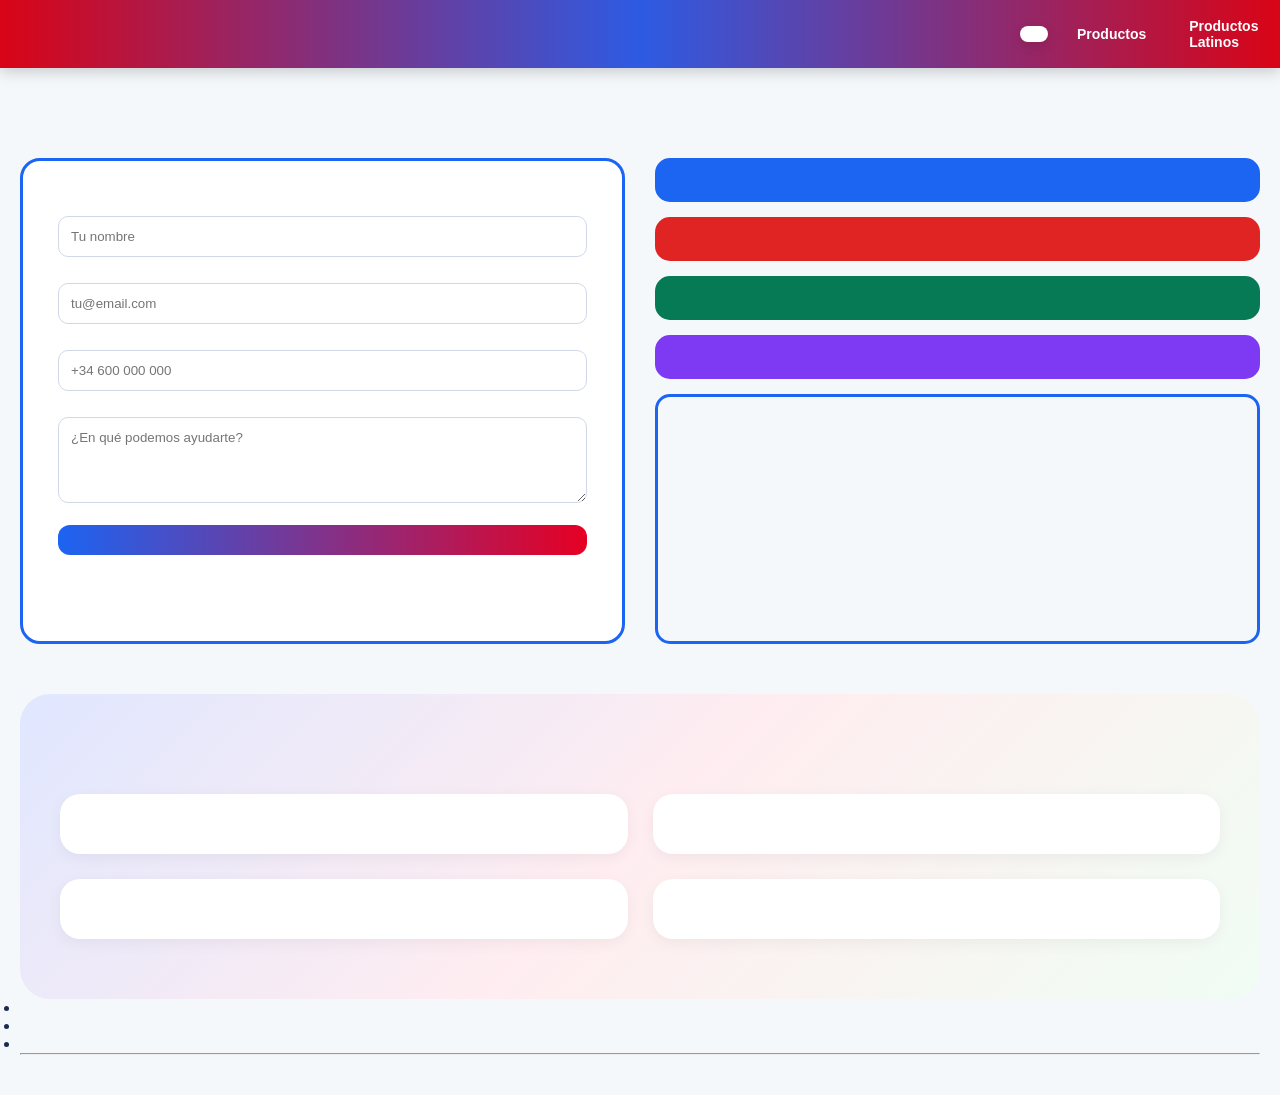
==== commit 2bec4d82: "optimizacion responsive y cambio de rutas relativas" ====
--- a/Contacto/Contacto.html
+++ b/Contacto/Contacto.html
@@ -2,8 +2,15 @@
 <html lang="es">
 <head>
     <meta charset="UTF-8">
-    <title>Contacto - Grand Slam Market</title>
-    <link rel="stylesheet" href="/webTienda1daw/Contacto/EstilosContacto/contacto.css">
+    <title>Contacto el Chiringuito de María y José</title>
+    <link rel="stylesheet" href="../HEADER/EstilosHeader/header.css">
+    <link rel="stylesheet" href="../Footer/EstilosFooter/footer.css">
+    <link rel="stylesheet" href="EstilosContacto/contacto.css">
+    <style>
+        body {
+            padding-top: 100px !important;
+        }
+    </style>
    
 </head>
 <body>
@@ -71,7 +78,7 @@
 
             <aside class="info-sidebar">
                 <div class="info-card bg-blue">
-                    <img id="url_icono_lugar" src="" alt="" class="icon-svg icon-style">
+                    <img id="url_icono_lugar" class="icon-svg icon-style">
                     <div class="info-text">
                         <h3 id="title_direccion"></h3>
                         <p id="info-direccion"></p>
@@ -79,7 +86,7 @@
                 </div>
 
                 <div class="info-card bg-red">
-                    <img id="url_icono_tel " src="" alt="" class="icon-svg icon-style">
+                    <img id="url_icono_tel "  class="icon-svg icon-style">
                     <div class="info-text">
                         <h3 id="title_tel"></h3>
                         <p id="info_tel"></p>
@@ -87,7 +94,7 @@
                 </div>
 
                 <div class="info-card bg-green">
-                    <img id="url_icono_email_blanco" src="" alt="" class="icon-svg icon-style">
+                    <img id="url_icono_email_blanco" class="icon-svg icon-style">
                     <div class="info-text">
                         <h3 id="title_email"></h3>
                         <p id="info_email"></p>
@@ -95,7 +102,7 @@
                 </div>
 
                 <div class="info-card bg-purple">
-                    <img id="url_icono_horario " src="" alt="" class="icon-svg icon-style">
+                    <img id="url_icono_horario " class="icon-svg icon-style">
                     <div class="info-text">
                         <h3 id="title_horario"></h3>
                         <p id="info_horario"></p>
@@ -134,23 +141,24 @@
         </section>
     </div>
     <div id="footer"></div>
-    <script type="module" src="/webTienda1daw/Contacto/JS-Contacto/firestorecontacto.js"></script>
+    <script type="module" src="JS-Contacto/firestorecontacto.js"></script>
 
 <script>
-  fetch("/webTienda1daw/Footer/footer.html")
-    .then(response => response.text())
-    .then(data => {
-      document.getElementById("footer").innerHTML = data;
-      import("/webTienda1daw/Footer/JS-Footer/firestorefooter.js");
-    });
-</script>
-<script>
-  fetch("/webTienda1daw/HEADER/header.html")
+  fetch("../HEADER/header.html")
     .then(r => r.text())
     .then(html => {
       document.getElementById("header").innerHTML = html;
 
-      import("/webTienda1daw/HEADER/JS-Header/firebaseheader.js");
+      import("../HEADER/JS-Header/firebaseheader.js");
+    });
+</script>
+
+<script>
+  fetch("../Footer/footer.html")
+    .then(response => response.text())
+    .then(data => {
+      document.getElementById("footer").innerHTML = data;
+      import("../Footer/JS-Footer/firestorefooter.js");
     });
 </script>
 
--- a/HEADER/EstilosHeader/header.css
+++ b/HEADER/EstilosHeader/header.css
@@ -0,0 +1,287 @@
+/* Header responsive con menú hamburguesa */
+.header-custom {
+  background: linear-gradient(90deg, #d90416 0%, #2d5be3 50%, #d90416 100%);
+  color: #fff;
+  box-shadow: 0 4px 14px rgba(0, 0, 0, 0.18);
+  position: fixed;
+  top: 0;
+  left: 0;
+  width: 100%;
+  z-index: 9999;
+}
+
+body {
+  margin: 0;
+  font-family: Arial, sans-serif;
+  padding-top: 70px; /* Espacio para el header fijo */
+}
+
+.header-custom {
+  background: linear-gradient(90deg, #d90416 0%, #2d5be3 50%, #d90416 100%);
+  color: #fff;
+  box-shadow: 0 4px 14px rgba(0, 0, 0, 0.18);
+}
+
+.header-container {
+  max-width: 1200px;
+  margin: 0 auto;
+  padding: 10px 20px;
+}
+
+.header-row {
+  display: flex;
+  align-items: center;
+  justify-content: space-between;
+  gap: 24px;
+}
+
+.brand {
+  display: flex;
+  align-items: center;
+  gap: 14px;
+  text-decoration: none;
+  color: white;
+}
+
+.brand-icon-wrap {
+  position: relative;
+  display: flex;
+  align-items: center;
+  justify-content: center;
+}
+
+.brand-icon {
+  font-size: 26px;
+  line-height: 1;
+}
+
+.brand-trophy {
+  position: absolute;
+  top: -8px;
+  right: -10px;
+  font-size: 14px;
+}
+
+.brand-text h1 {
+  margin: 0;
+  font-size: 16px;
+  font-weight: 700;
+  line-height: 1.1;
+}
+
+.brand-text p {
+  margin: 2px 0 0;
+  font-size: 11px;
+  color: #dbeafe;
+  font-weight: 600;
+}
+
+.nav-menu {
+  display: flex;
+  align-items: center;
+  gap: 14px;
+}
+
+.nav-link {
+  color: white;
+  text-decoration: none;
+  font-size: 14px;
+  font-weight: 600;
+  padding: 8px 14px;
+  border-radius: 8px;
+  transition: 0.25s ease;
+}
+
+.nav-link:hover {
+  background: rgba(255, 255, 255, 0.16);
+}
+
+.nav-link.active {
+  background: white;
+  color: #2d5be3;
+  box-shadow: 0 4px 12px rgba(0, 0, 0, 0.12);
+}
+
+/* Menú hamburguesa */
+.menu-toggle {
+  display: none;
+  flex-direction: column;
+  cursor: pointer;
+  padding: 10px;
+  background: rgba(255, 255, 255, 0.1);
+  border-radius: 5px;
+  min-width: 40px;
+  min-height: 30px;
+  justify-content: center;
+  align-items: center;
+  z-index: 10000;
+  transition: all 0.3s ease;
+}
+
+.menu-toggle:hover {
+  background: rgba(255, 255, 255, 0.2);
+  transform: scale(1.05);
+}
+
+.menu-toggle:active {
+  transform: scale(0.95);
+}
+
+.menu-toggle span {
+  display: block;
+  width: 25px;
+  height: 3px;
+  background: white;
+  margin: 3px 0;
+  transition: all 0.3s cubic-bezier(0.4, 0, 0.2, 1);
+  border-radius: 3px;
+  position: relative;
+  transform-origin: center;
+}
+
+.menu-toggle span:before {
+  content: '';
+  position: absolute;
+  top: -10px;
+  left: 0;
+  right: 0;
+  bottom: -10px;
+}
+
+@media (max-width: 768px) {
+  .menu-toggle {
+    display: flex;
+  }
+  
+  .nav-menu {
+    display: none;
+    position: absolute;
+    top: 100%;
+    left: 0;
+    right: 0;
+    background: linear-gradient(90deg, #d90416 0%, #2d5be3 50%, #d90416 100%);
+    flex-direction: column;
+    padding: 20px;
+    box-shadow: 0 4px 14px rgba(0, 0, 0, 0.18);
+    opacity: 0;
+    transform: translateY(-20px);
+    transition: all 0.3s cubic-bezier(0.4, 0, 0.2, 1);
+    pointer-events: none;
+  }
+  
+  .nav-menu.active {
+    display: flex;
+    opacity: 1;
+    transform: translateY(0);
+    pointer-events: auto;
+  }
+  
+  .nav-link {
+    padding: 15px;
+    text-align: center;
+    border-bottom: 1px solid rgba(255, 255, 255, 0.1);
+    transition: all 0.3s ease;
+    transform: translateX(0);
+  }
+  
+  .nav-link:hover {
+    background: rgba(255, 255, 255, 0.15);
+    transform: translateX(5px);
+  }
+  
+  .header-row {
+    justify-content: space-between;
+  }
+}
+
+@media (max-width: 900px) {
+  .header-row {
+    flex-direction: row;
+    align-items: center;
+    justify-content: space-between;
+  }
+
+  .nav-menu {
+    position: static;
+    display: none;
+    opacity: 0;
+    transform: translateY(-20px);
+    transition: all 0.3s cubic-bezier(0.4, 0, 0.2, 1);
+    pointer-events: none;
+  }
+  
+  .nav-menu.active {
+    display: flex;
+    flex-direction: column;
+    position: absolute;
+    top: 100%;
+    left: 0;
+    right: 0;
+    background: linear-gradient(90deg, #d90416 0%, #2d5be3 50%, #d90416 100%);
+    opacity: 1;
+    transform: translateY(0);
+    pointer-events: auto;
+    box-shadow: 0 4px 14px rgba(0, 0, 0, 0.18);
+    padding: 20px;
+  }
+}
+
+header {
+  position: fixed;
+  top: 0;
+  left: 0;
+  width: 100%;
+  z-index: 9999;
+  background: white;
+}
+
+/* Ocultar menú en móvil */
+.nav-menu {
+  display: none;
+  flex-direction: column;
+  gap: 15px;
+  background: white;
+  padding: 20px;
+  position: absolute;
+  top: 60px;
+  right: 0;
+  width: 200px;
+  border-radius: 8px;
+  box-shadow: 0 4px 10px rgba(0,0,0,0.2);
+}
+
+/* Mostrar menú cuando se activa */
+.nav-menu.active {
+  display: flex;
+}
+
+/* Icono hamburguesa visible en móvil */
+.menu-toggle {
+  display: block;
+  cursor: pointer;
+}
+
+.menu-toggle span {
+  display: block;
+  width: 30px;
+  height: 4px;
+  background: #333;
+  margin: 6px 0;
+  transition: 0.3s;
+}
+
+/* En pantallas grandes, menú normal */
+@media (min-width: 768px) {
+  .nav-menu {
+    display: flex !important;
+    position: static;
+    flex-direction: row;
+    box-shadow: none;
+    background: none;
+    padding: 0;
+  }
+
+  .menu-toggle {
+    display: none;
+  }
+}
--- a/Contacto/EstilosContacto/contacto.css
+++ b/Contacto/EstilosContacto/contacto.css
@@ -0,0 +1,368 @@
+* { margin: 0; padding: 0; box-sizing: border-box; font-family: 'Segoe UI', sans-serif; }
+body { background-color: #f4f8fb; padding: 0px 20px 40px 20px; color: #1a2b4d; }
+.container { max-width: 1100px; margin: 0 auto; }
+
+@media (max-width: 768px) {
+    body {
+        padding: 0px 15px 20px 15px;
+    }
+}
+
+@media (max-width: 480px) {
+    body {
+        padding: 0px 10px 15px 10px;
+    }
+}
+
+
+/* Header */
+.header-contacto { text-align: center; margin-bottom: 40px; }
+.svg-mail-header { width: 65px; fill: #1c64f2; margin-bottom: 10px; }
+.title-with-ball { display: flex; align-items: center; justify-content: center; gap: 15px; }
+.pelota-header { font-size: 50px; }
+.header-contacto h1 { color: #0044cc; font-size: 2.8rem; }
+
+@media (max-width: 768px) {
+    .header-contacto {
+        margin-bottom: 30px;
+    }
+    
+    .svg-mail-header {
+        width: 50px;
+        margin-bottom: 8px;
+    }
+    
+    .header-contacto h1 {
+        font-size: 2.2rem;
+    }
+    
+    .title-with-ball {
+        flex-direction: column;
+        gap: 10px;
+    }
+}
+
+@media (max-width: 480px) {
+    .header-contacto {
+        margin-bottom: 25px;
+    }
+    
+    .svg-mail-header {
+        width: 40px;
+    }
+    
+    .header-contacto h1 {
+        font-size: 1.8rem;
+    }
+}
+
+/* Grid Principal */
+.contact-grid { display: grid; grid-template-columns: 1fr 1fr; gap: 30px; margin-bottom: 50px; }
+
+@media (max-width: 1024px) {
+    .contact-grid {
+        gap: 25px;
+    }
+}
+
+@media (max-width: 768px) {
+    .contact-grid {
+        grid-template-columns: 1fr;
+        gap: 20px;
+        margin-bottom: 40px;
+    }
+}
+
+@media (max-width: 480px) {
+    .contact-grid {
+        gap: 15px;
+        margin-bottom: 30px;
+    }
+}
+
+/* Formulario */
+.form-block { background: white; padding: 35px; border-radius: 20px; border: 3px solid #1c64f2; }
+.form-title-blue { color: #1c64f2; margin-bottom: 20px; font-size: 1.8rem; }
+form label { display: block; font-weight: bold; margin-bottom: 8px; font-size: 0.9rem; }
+form input, form textarea { 
+    width: 100%; padding: 12px; margin-bottom: 18px; border: 1px solid #d1d9e6; border-radius: 10px; 
+}
+
+@media (max-width: 768px) {
+    .form-block {
+        padding: 25px 20px;
+        border-radius: 15px;
+    }
+    
+    .form-title-blue {
+        font-size: 1.5rem;
+        margin-bottom: 15px;
+    }
+    
+    form label {
+        font-size: 0.85rem;
+        margin-bottom: 6px;
+    }
+    
+    form input, form textarea {
+        padding: 10px;
+        margin-bottom: 15px;
+        border-radius: 8px;
+    }
+}
+
+@media (max-width: 480px) {
+    .form-block {
+        padding: 20px 15px;
+        border-radius: 12px;
+    }
+    
+    .form-title-blue {
+        font-size: 1.3rem;
+    }
+    
+    form input, form textarea {
+        padding: 8px;
+        margin-bottom: 12px;
+    }
+}
+
+/* --- AQUÍ SE CAMBIA EL TAMAÑO DEL BOTÓN --- */
+.btn-enviar { 
+    width: 100%;             /* ESTO HACE QUE SEA UNA LÍNEA LARGA (ANCHO COMPLETO) */
+    padding: 15px;           /* Altura normal y cómoda */
+    background: linear-gradient(to right, #1c64f2, #e60023); 
+    color: white; 
+    border: none; 
+    border-radius: 12px; 
+    font-weight: bold; 
+    cursor: pointer;
+    display: flex; 
+    align-items: center; 
+    justify-content: center; 
+    gap: 10px;
+    font-size: 1.1rem;
+    transition: 0.3s;
+}
+
+@media (max-width: 768px) {
+    .btn-enviar {
+        padding: 12px;
+        font-size: 1rem;
+        border-radius: 10px;
+    }
+}
+
+@media (max-width: 480px) {
+    .btn-enviar {
+        padding: 10px;
+        font-size: 0.9rem;
+        border-radius: 8px;
+    }
+}
+.btn-enviar:hover { opacity: 0.9; transform: scale(1.01); }
+.svg-btn { width: 20px; fill: white; }
+
+/* Sidebar */
+.info-sidebar { display: flex; flex-direction: column; gap: 15px; }
+.info-card { padding: 22px; border-radius: 15px; display: flex; align-items: center; gap: 20px; color: white; }
+.icon-svg { width: 35px; height: 35px; fill: white; }
+
+@media (max-width: 768px) {
+    .info-sidebar {
+        gap: 12px;
+    }
+    
+    .info-card {
+        padding: 18px 15px;
+        border-radius: 12px;
+        gap: 15px;
+        flex-direction: column;
+        text-align: center;
+    }
+    
+    .icon-svg {
+        width: 30px;
+        height: 30px;
+    }
+}
+
+@media (max-width: 480px) {
+    .info-sidebar {
+        gap: 10px;
+    }
+    
+    .info-card {
+        padding: 15px 12px;
+        border-radius: 10px;
+        gap: 12px;
+    }
+    
+    .icon-svg {
+        width: 25px;
+        height: 25px;
+    }
+}
+
+/* Iconos de contacto - tamaño uniforme y alineación */
+#img-lugar, #img-tel, #img-email, #img-horario {
+    width: 30px;
+    height: auto;
+    vertical-align: middle;
+    margin-right: 10px;
+}
+
+/* Pelotas - tamaño máximo controlado */
+#img-pelota, #img-pelota-faq {
+    max-width: 55px;
+    height: auto;
+    vertical-align: middle;
+}
+
+/* Icono del botón enviar */
+#img-btn-enviar {
+    width: 20px;
+    height: 20px;
+    vertical-align: middle;
+}
+
+/* Icono del header */
+#img-mail-header {
+    width: 65px;
+    height: auto;
+    vertical-align: middle;
+}
+
+/* Clase general para iconos */
+.icon-style {
+    vertical-align: middle;
+    margin-right: 10px;
+    height: auto;
+}
+.bg-blue { background-color: #1c64f2; }
+.bg-red { background-color: #e02424; }
+.bg-green { background-color: #057a55; }
+.bg-purple { background-color: #7e3af2; }
+
+/* Mapa */
+.mapa-visual-container { height: 250px; border-radius: 15px; overflow: hidden; border: 3px solid #1c64f2; }
+.mapa-visual-container iframe { width: 100%; height: 100%; border: none; }
+
+@media (max-width: 768px) {
+    .mapa-visual-container {
+        height: 200px;
+        border-radius: 12px;
+        border-width: 2px;
+    }
+}
+
+@media (max-width: 480px) {
+    .mapa-visual-container {
+        height: 180px;
+        border-radius: 10px;
+        border-width: 2px;
+    }
+}
+
+/* FAQ - Fondo General y Título Azul */
+.faq-container-general { 
+    background: linear-gradient(135deg, #e0e7ff 0%, #ffedf0 50%, #f0fdf4 100%); 
+    padding: 60px 40px; 
+    border-radius: 30px; 
+}
+.faq-header-inline { display: flex; align-items: center; justify-content: center; gap: 20px; margin-bottom: 40px; }
+.faq-main-title { font-size: 2.2rem; color: #1c64f2; } /* TÍTULO EN AZUL */
+.pelota-faq { font-size: 45px; }
+
+@media (max-width: 768px) {
+    .faq-container-general {
+        padding: 40px 25px;
+        border-radius: 20px;
+    }
+    
+    .faq-header-inline {
+        flex-direction: column;
+        gap: 15px;
+        margin-bottom: 30px;
+    }
+    
+    .faq-main-title {
+        font-size: 1.8rem;
+    }
+    
+    .pelota-faq {
+        font-size: 35px;
+    }
+}
+
+@media (max-width: 480px) {
+    .faq-container-general {
+        padding: 30px 20px;
+        border-radius: 15px;
+    }
+    
+    .faq-main-title {
+        font-size: 1.5rem;
+    }
+    
+    .pelota-faq {
+        font-size: 30px;
+    }
+}
+
+.faq-grid { display: grid; grid-template-columns: 1fr 1fr; gap: 25px; }
+.faq-item-white { 
+    background: white; 
+    padding: 25px; 
+    border-radius: 20px; 
+    box-shadow: 0 4px 15px rgba(0,0,0,0.05); 
+}
+.q-title { color: #1c64f2; margin-bottom: 10px; font-size: 1.2rem; }
+
+@media (max-width: 900px) { 
+    .contact-grid, .faq-grid { 
+        grid-template-columns: 1fr; 
+    } 
+}
+
+@media (max-width: 768px) {
+    .faq-grid {
+        gap: 20px;
+    }
+    
+    .faq-item-white {
+        padding: 20px 15px;
+        border-radius: 15px;
+    }
+    
+    .q-title {
+        font-size: 1.1rem;
+    }
+}
+
+@media (max-width: 480px) {
+    .faq-grid {
+        gap: 15px;
+    }
+    
+    .faq-item-white {
+        padding: 15px 12px;
+        border-radius: 12px;
+    }
+    
+    .q-title {
+        font-size: 1rem;
+    }
+}
+
+header {
+  position: fixed;
+  top: 0;
+  left: 0;
+  width: 100%;
+  z-index: 9999;
+  background: white;
+}
+body {
+  padding-top: 90px;
+}
